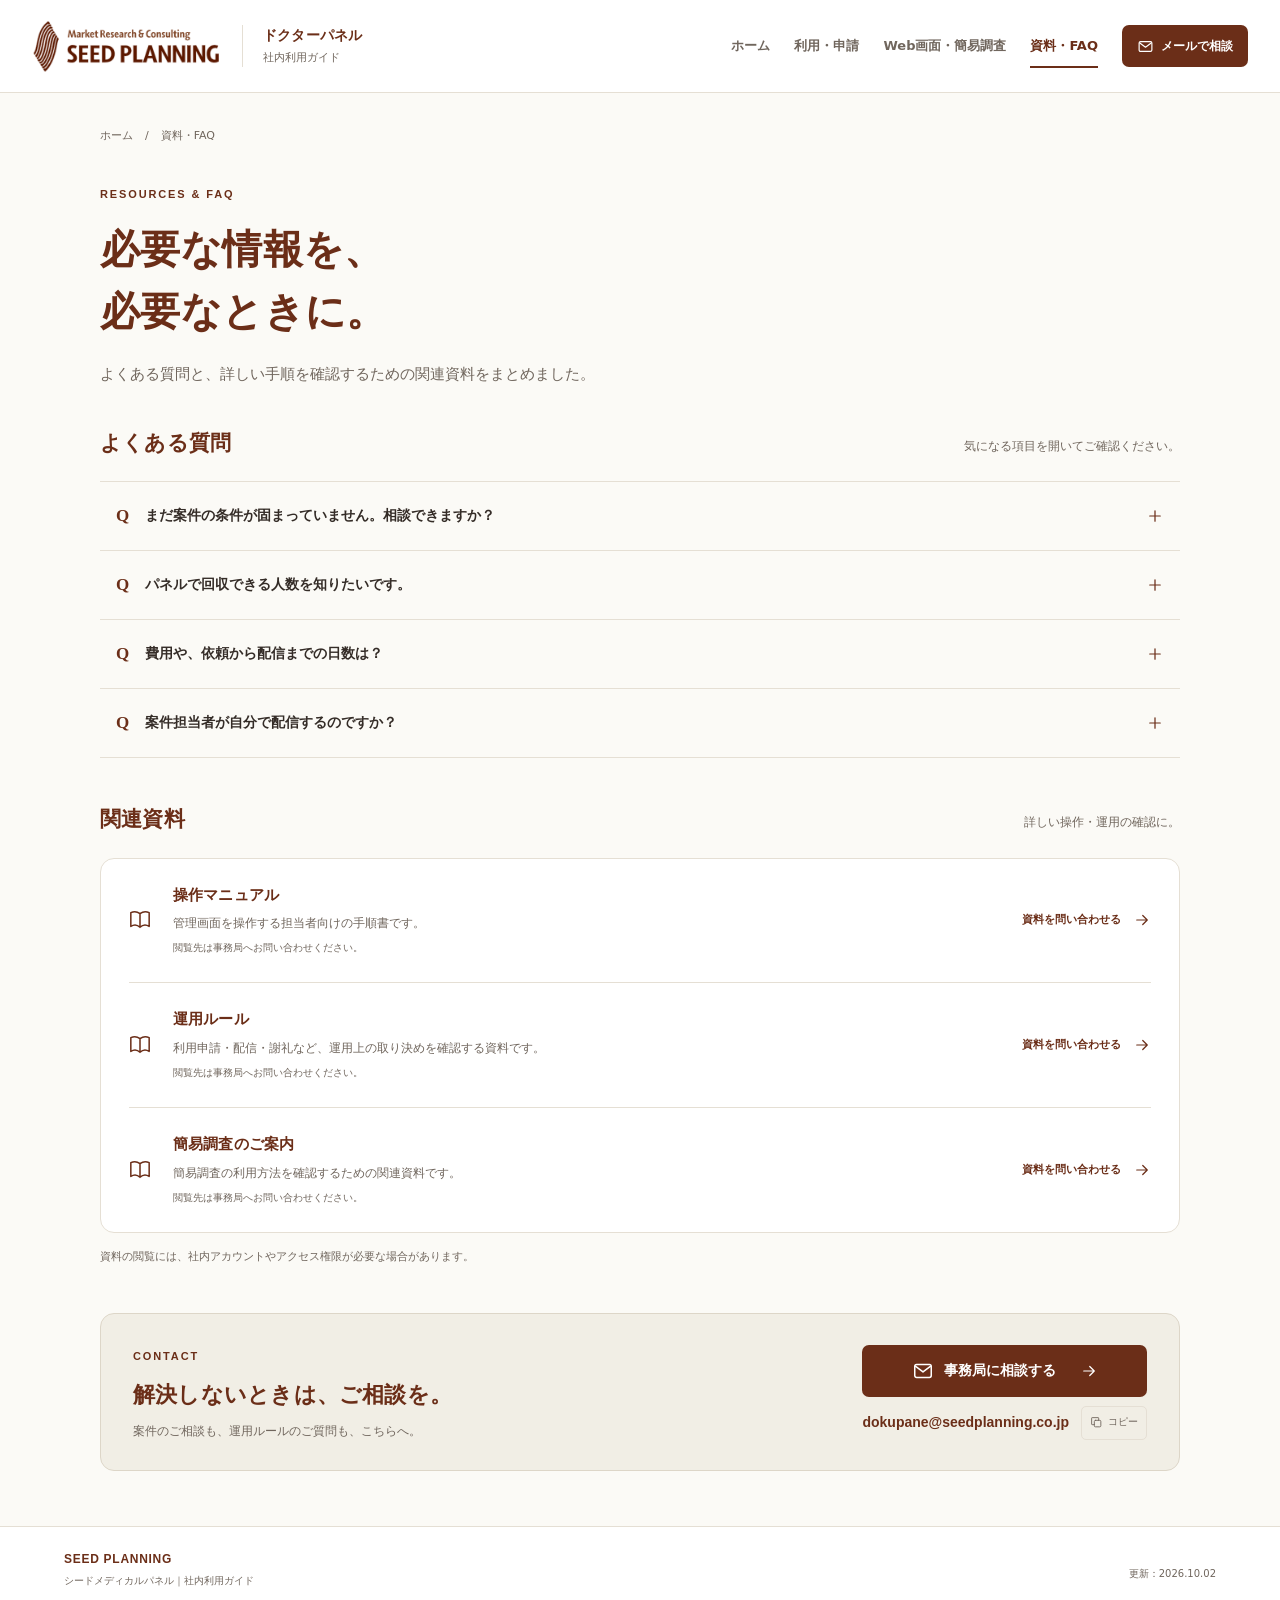
==== resources.html @ a32b9067 "Add files via upload" ====
<!doctype html>
<html lang="ja"><head><meta charset="utf-8"><meta name="viewport" content="width=device-width, initial-scale=1"><meta name="robots" content="noindex, nofollow, noarchive"><meta name="referrer" content="no-referrer"><meta http-equiv="Content-Security-Policy" content="default-src 'none'; script-src 'self'; style-src 'self'; img-src 'self' data:; connect-src 'none'; font-src 'self'; object-src 'none'; base-uri 'self'; form-action 'none';"><meta name="description" content="ドクターパネルのよくある質問と関連資料。"><meta name="theme-color" content="#6b2e18"><title>資料・FAQ | シードメディカルパネル</title><link rel="icon" type="image/svg+xml" href="assets/favicon.svg"><link rel="stylesheet" href="assets/style.css"><script src="assets/site-config.js" defer></script><script src="assets/site.js" defer></script></head>
<body data-page="resources"><a class="skip-link" href="#main">本文へ移動</a>
 <header class="site-header"><div class="header-inner">
 <a class="brand" href="index.html" aria-label="ドクターパネル ホーム"><img src="assets/seed-logo.png" alt="SEED PLANNING" width="234" height="68"><span class="brand-text"><b>ドクターパネル</b><small>社内利用ガイド</small></span></a>
 <button class="nav-toggle" type="button" aria-expanded="false" aria-controls="site-navigation" hidden>メニュー<span class="menu-lines" aria-hidden="true"></span></button>
 <nav id="site-navigation" class="site-nav" aria-label="メインナビゲーション"><a href="index.html">ホーム</a><a href="use.html">利用・申請</a><a href="survey.html">Web画面・簡易調査</a><a href="resources.html" aria-current="page">資料・FAQ</a><a class="button button-header" href="mailto:dokupane@seedplanning.co.jp?subject=%E3%80%90%E3%83%89%E3%82%AF%E3%82%BF%E3%83%BC%E3%83%91%E3%83%8D%E3%83%AB%E7%9B%B8%E8%AB%87%E3%80%91" data-mail-topic="general"><svg class="icon " width="24" height="24" viewBox="0 0 24 24" fill="none" stroke="currentColor" stroke-width="1.65" stroke-linecap="round" stroke-linejoin="round" aria-hidden="true"><rect x="3" y="5" width="18" height="14" rx="2"/><path d="m4 7 8 6 8-6"/></svg><span>メールで相談</span><svg class="icon end-icon" width="24" height="24" viewBox="0 0 24 24" fill="none" stroke="currentColor" stroke-width="1.65" stroke-linecap="round" stroke-linejoin="round" aria-hidden="true"><path d="M5 12h14M13 6l6 6-6 6"/></svg></a></nav>
 </div></header><main id="main" tabindex="-1"><div class="container narrow-page"><div class="page-heading"><div class="breadcrumb"><a href="index.html">ホーム</a><span aria-hidden="true">/</span><span>資料・FAQ</span></div><p class="eyebrow">RESOURCES & FAQ</p><h1>必要な情報を、<br>必要なときに。</h1><p class="lead">よくある質問と、詳しい手順を確認するための関連資料をまとめました。</p></div>
 <section class="faq-section" aria-labelledby="faq-title"><div class="section-head"><h2 id="faq-title">よくある質問</h2><p>気になる項目を開いてご確認ください。</p></div><div class="faq-list"><details class="faq-item"><summary><span class="q-mark">Q</span><span>まだ案件の条件が固まっていません。相談できますか？</span><svg class="icon faq-plus" width="24" height="24" viewBox="0 0 24 24" fill="none" stroke="currentColor" stroke-width="1.65" stroke-linecap="round" stroke-linejoin="round" aria-hidden="true"><path d="M12 5v14M5 12h14"/></svg></summary><div class="faq-answer"><p>はい。「このような調査に使えるか」という段階から、分かる範囲でお知らせください。</p></div></details><details class="faq-item"><summary><span class="q-mark">Q</span><span>パネルで回収できる人数を知りたいです。</span><svg class="icon faq-plus" width="24" height="24" viewBox="0 0 24 24" fill="none" stroke="currentColor" stroke-width="1.65" stroke-linecap="round" stroke-linejoin="round" aria-hidden="true"><path d="M12 5v14M5 12h14"/></svg></summary><div class="faq-answer"><p>対象の職種・診療科、参加条件、希望人数・日程を添えてご相談ください。登録人数だけでは判断できないため、案件ごとに確認します。</p></div></details><details class="faq-item"><summary><span class="q-mark">Q</span><span>費用や、依頼から配信までの日数は？</span><svg class="icon faq-plus" width="24" height="24" viewBox="0 0 24 24" fill="none" stroke="currentColor" stroke-width="1.65" stroke-linecap="round" stroke-linejoin="round" aria-hidden="true"><path d="M12 5v14M5 12h14"/></svg></summary><div class="faq-answer"><p>対象条件、調査内容、画面作成の有無などを確認してご案内します。希望日程がある場合は、早めにお知らせください。</p></div></details><details class="faq-item"><summary><span class="q-mark">Q</span><span>案件担当者が自分で配信するのですか？</span><svg class="icon faq-plus" width="24" height="24" viewBox="0 0 24 24" fill="none" stroke="currentColor" stroke-width="1.65" stroke-linecap="round" stroke-linejoin="round" aria-hidden="true"><path d="M12 5v14M5 12h14"/></svg></summary><div class="faq-answer"><p>配信は、権限を付与された担当者が行います。案件担当者が新しい管理画面を操作する前提ではありません。まず事務局へ案件内容をご相談ください。</p></div></details></div></section>
 <section class="resource-section" id="documents" aria-labelledby="resource-title"><div class="section-head"><h2 id="resource-title">関連資料</h2><p>詳しい操作・運用の確認に。</p></div><div class="resource-list"><article class="resource-row"><span class="resource-icon"><svg class="icon " width="24" height="24" viewBox="0 0 24 24" fill="none" stroke="currentColor" stroke-width="1.65" stroke-linecap="round" stroke-linejoin="round" aria-hidden="true"><path d="M12 5c-4-3-8-2-10-1v15c3-2 7-2 10 1 3-3 7-3 10-1V4c-2-1-6-2-10 1v15"/></svg></span><div class="resource-text"><h3>操作マニュアル</h3><p>管理画面を操作する担当者向けの手順書です。</p><small data-resource-note="operationsManual">閲覧先は事務局へお問い合わせください。</small></div><a class="resource-action" href="mailto:dokupane@seedplanning.co.jp?subject=%E3%80%90%E3%83%89%E3%82%AF%E3%82%BF%E3%83%BC%E3%83%91%E3%83%8D%E3%83%AB%E7%9B%B8%E8%AB%87%E3%80%91" data-link="operationsManual" data-mail-topic="operationsManual" data-ready-label="操作マニュアルを開く"><span data-link-label>資料を問い合わせる</span><svg class="icon " width="24" height="24" viewBox="0 0 24 24" fill="none" stroke="currentColor" stroke-width="1.65" stroke-linecap="round" stroke-linejoin="round" aria-hidden="true"><path d="M5 12h14M13 6l6 6-6 6"/></svg></a></article><article class="resource-row"><span class="resource-icon"><svg class="icon " width="24" height="24" viewBox="0 0 24 24" fill="none" stroke="currentColor" stroke-width="1.65" stroke-linecap="round" stroke-linejoin="round" aria-hidden="true"><path d="M12 5c-4-3-8-2-10-1v15c3-2 7-2 10 1 3-3 7-3 10-1V4c-2-1-6-2-10 1v15"/></svg></span><div class="resource-text"><h3>運用ルール</h3><p>利用申請・配信・謝礼など、運用上の取り決めを確認する資料です。</p><small data-resource-note="operatingRules">閲覧先は事務局へお問い合わせください。</small></div><a class="resource-action" href="mailto:dokupane@seedplanning.co.jp?subject=%E3%80%90%E3%83%89%E3%82%AF%E3%82%BF%E3%83%BC%E3%83%91%E3%83%8D%E3%83%AB%E7%9B%B8%E8%AB%87%E3%80%91" data-link="operatingRules" data-mail-topic="operatingRules" data-ready-label="運用ルールを開く"><span data-link-label>資料を問い合わせる</span><svg class="icon " width="24" height="24" viewBox="0 0 24 24" fill="none" stroke="currentColor" stroke-width="1.65" stroke-linecap="round" stroke-linejoin="round" aria-hidden="true"><path d="M5 12h14M13 6l6 6-6 6"/></svg></a></article><article class="resource-row"><span class="resource-icon"><svg class="icon " width="24" height="24" viewBox="0 0 24 24" fill="none" stroke="currentColor" stroke-width="1.65" stroke-linecap="round" stroke-linejoin="round" aria-hidden="true"><path d="M12 5c-4-3-8-2-10-1v15c3-2 7-2 10 1 3-3 7-3 10-1V4c-2-1-6-2-10 1v15"/></svg></span><div class="resource-text"><h3>簡易調査のご案内</h3><p>簡易調査の利用方法を確認するための関連資料です。</p><small data-resource-note="miniGuide">閲覧先は事務局へお問い合わせください。</small></div><a class="resource-action" href="mailto:dokupane@seedplanning.co.jp?subject=%E3%80%90%E3%83%89%E3%82%AF%E3%82%BF%E3%83%BC%E3%83%91%E3%83%8D%E3%83%AB%E7%9B%B8%E8%AB%87%E3%80%91" data-link="miniGuide" data-mail-topic="miniGuide" data-ready-label="簡易調査の資料を開く"><span data-link-label>資料を問い合わせる</span><svg class="icon " width="24" height="24" viewBox="0 0 24 24" fill="none" stroke="currentColor" stroke-width="1.65" stroke-linecap="round" stroke-linejoin="round" aria-hidden="true"><path d="M5 12h14M13 6l6 6-6 6"/></svg></a></article></div><p class="note-text">資料の閲覧には、社内アカウントやアクセス権限が必要な場合があります。</p></section>
 <section class="contact-banner" aria-label="お問い合わせ"><div><span class="eyebrow">CONTACT</span><h2>解決しないときは、ご相談を。</h2><p>案件のご相談も、運用ルールのご質問も、こちらへ。</p></div><div class="contact-actions"><a class="button button-primary" href="mailto:dokupane@seedplanning.co.jp?subject=%E3%80%90%E3%83%89%E3%82%AF%E3%82%BF%E3%83%BC%E3%83%91%E3%83%8D%E3%83%AB%E7%9B%B8%E8%AB%87%E3%80%91" data-mail-topic="general"><svg class="icon " width="24" height="24" viewBox="0 0 24 24" fill="none" stroke="currentColor" stroke-width="1.65" stroke-linecap="round" stroke-linejoin="round" aria-hidden="true"><rect x="3" y="5" width="18" height="14" rx="2"/><path d="m4 7 8 6 8-6"/></svg><span>事務局に相談する</span><svg class="icon end-icon" width="24" height="24" viewBox="0 0 24 24" fill="none" stroke="currentColor" stroke-width="1.65" stroke-linecap="round" stroke-linejoin="round" aria-hidden="true"><path d="M5 12h14M13 6l6 6-6 6"/></svg></a><div class="email-line"><a href="mailto:dokupane@seedplanning.co.jp" data-email>dokupane@seedplanning.co.jp</a><button class="copy-email" type="button" data-copy-email aria-label="アドレスをコピー" title="アドレスをコピー"><svg class="icon " width="24" height="24" viewBox="0 0 24 24" fill="none" stroke="currentColor" stroke-width="1.65" stroke-linecap="round" stroke-linejoin="round" aria-hidden="true"><rect x="8" y="8" width="12" height="12" rx="2"/><path d="M16 8V4a1 1 0 0 0-1-1H4a1 1 0 0 0-1 1v11a1 1 0 0 0 1 1h4"/></svg><span>コピー</span></button></div></div></section></div></main><footer class="site-footer"><div class="container footer-inner"><div><strong>SEED PLANNING</strong><span>シードメディカルパネル｜社内利用ガイド</span></div><div class="footer-right"><a href="index.html" data-link="companyPortal" data-ready-label="社内ポータルへ" hidden>社内ポータルへ</a><span>更新：<time datetime="2026-10-02" data-updated>2026.10.02 </time></span></div></div></footer>
 <div class="toast" role="status" aria-live="polite" aria-atomic="true" id="toast"></div>
 <dialog id="copy-dialog" aria-labelledby="copy-title"><form method="dialog"><button class="dialog-close" aria-label="閉じる">×</button></form><h2 id="copy-title">テキストをコピー</h2><p>下のテキストを選択し、コピーしてください。</p><textarea id="copy-value" readonly aria-label="コピーするテキスト" rows="10"></textarea></dialog></body></html>
---- assets/style.css ----
/* Seed Medical Panel | Internal guide | No external CSS or font dependencies. */
:root {
  --ink: #342c27;
  --muted: #70665d;
  --brand: #6b2e18;
  --accent: #ad3921;
  --paper: #fbfaf6;
  --white: #ffffff;
  --line: #e5dfd4;
  --sage: #ecf1e2;
  --sage-deep: #466042;
  --peach: #f7ede5;
  --radius: 14px;
  --shadow: 0 8px 24px rgb(67 48 26 / 4%);
}
* { box-sizing: border-box; }
html { scroll-behavior: smooth; scroll-padding-top: 112px; }
body { margin: 0; background: var(--paper); color: var(--ink); font-family: "Meiryo", "Hiragino Kaku Gothic ProN", "Noto Sans CJK JP", system-ui, sans-serif; font-size: 15px; line-height: 1.85; -webkit-font-smoothing: antialiased; }
body, input, button, textarea { font-family: "Meiryo", "Hiragino Kaku Gothic ProN", "Noto Sans CJK JP", system-ui, sans-serif; }
a { color: var(--brand); text-underline-offset: .24em; }
button, textarea { font: inherit; }
button { cursor: pointer; }
button, a { -webkit-tap-highlight-color: transparent; }
a, button, summary { touch-action: manipulation; }
button[hidden], a[hidden], [hidden] { display: none !important; }
a:focus-visible, button:focus-visible, summary:focus-visible, textarea:focus-visible { outline: 3px solid var(--sage-deep); outline-offset: 5px; }
main:focus { outline: none; }
img { max-width: 100%; display: block; height: auto; }
h1, h2, h3, p, dl, dd { margin: 0; }
h1, h2, h3 { line-height: 1.55; letter-spacing: .01em; font-weight: 700; }
p + p { margin-top: 14px; }
ul, ol { padding: 0; margin: 0; }
.icon { width: 22px; height: 22px; flex: 0 0 auto; vertical-align: middle; }
.container { width: min(1152px, calc(100% - 80px)); margin-inline: auto; }
.narrow-page { width: min(1080px, calc(100% - 80px)); }
.skip-link { position: fixed; top: -100px; left: 16px; z-index: 200; padding: 10px 20px; background: var(--brand); color: white; border-radius: 4px; }
.skip-link:focus { top: 12px; }
.site-header { background: var(--white); border-bottom: 1px solid var(--line); position: sticky; top: 0; z-index: 40; }
.header-inner { width: min(1312px, calc(100% - 64px)); margin: auto; min-height: 92px; display: flex; align-items: center; justify-content: space-between; gap: 28px; }
.brand { display: flex; align-items: center; gap: 20px; text-decoration: none; flex-shrink: 0; }
.brand img { width: 190px; height: auto; }
.brand-text { border-left: 1px solid var(--line); padding-left: 20px; display: flex; flex-direction: column; line-height: 1.5; }
.brand-text b { font-size: 14px; letter-spacing: .015em; }
.brand-text small { font-size: 11px; margin-top: 4px; color: var(--muted); }
.site-nav { display: flex; align-items: center; gap: 24px; }
.site-nav > a:not(.button) { position: relative; display: inline-flex; align-items: center; min-height: 44px; font-size: 13px; font-weight: 700; white-space: nowrap; color: var(--muted); text-decoration: none; }
.site-nav > a:hover, .site-nav > a[aria-current] { color: var(--brand); }
.site-nav > a[aria-current]:not(.button)::after { content: ""; position: absolute; left: 0; right: 0; bottom: 0; height: 2px; background: var(--brand); }
.button { display: inline-flex; align-items: center; justify-content: center; gap: 10px; min-height: 52px; padding: 13px 22px; border: 1px solid transparent; border-radius: 7px; font-weight: 700; font-size: 14px; line-height: 1.5; text-decoration: none; transition: background .16s ease, border-color .16s ease, transform .16s ease; }
.button .end-icon { width: 18px; height: 18px; margin-left: 14px; }
.button-primary, .button-header { background: var(--brand); color: #fff; }
.button-primary:hover, .button-header:hover { background: #4e2111; color: #fff; }
.button-header { padding: 10px 14px; min-height: 42px; font-size: 12px; gap: 7px; }
.button-header .icon { width: 17px; height: 17px; }
.button-header .end-icon { display: none; }
.button-secondary { background: var(--white); border-color: var(--brand); color: var(--brand); }
.button-secondary:hover { background: var(--peach); }
.nav-toggle { display: none; align-items: center; gap: 10px; min-height: 44px; padding: 8px 12px; background: white; color: var(--brand); border: 1px solid var(--line); border-radius: 6px; font-size: 12px; }
.menu-lines { width: 18px; height: 10px; border-block: 2px solid currentColor; display: inline-block; }
.eyebrow { color: var(--brand); font-family: Arial, sans-serif; font-size: 11px; font-weight: 700; letter-spacing: .17em; line-height: 1.6; }
.small-label { display: inline-block; color: var(--sage-deep); background: var(--sage); border-radius: 4px; padding: 5px 10px; font-size: 11px; font-weight: 700; margin-top: 15px; }
.hero { display: grid; grid-template-columns: 1.45fr 1fr; gap: 76px; padding: 62px 0 58px; align-items: center; }
.hero h1 { font-size: clamp(32px, 3.7vw, 48px); line-height: 1.5; letter-spacing: -.015em; color: var(--brand); margin: 18px 0 21px; }
.lead { font-size: 15px; line-height: 1.95; color: var(--muted); }
.hero-cta { margin-top: 28px; }
.hero-cta .button-primary { min-width: 300px; }
.email-line { display: flex; align-items: center; gap: 12px; flex-wrap: wrap; margin-top: 12px; }
.email-line > a { color: var(--brand); font-family: Arial, sans-serif; font-weight: 600; font-size: 16px; text-decoration: none; overflow-wrap: anywhere; }
.email-line > a:hover { text-decoration: underline; }
.copy-email { display: inline-flex; align-items: center; justify-content: center; gap: 5px; min-height: 36px; padding: 4px 8px; border: 1px solid var(--line); background: transparent; border-radius: 5px; color: var(--muted); font-size: 10px; }
.copy-email .icon { width: 13px; height: 13px; }
.copy-email:hover { color: var(--brand); border-color: var(--brand); background: white; }
.microcopy { color: var(--muted); font-size: 11px; margin-top: 11px; }
.consult-note { background: var(--sage); border: 1px solid #dbe3cd; padding: 30px 32px 25px; border-radius: var(--radius); position: relative; }
.consult-note::before { content: ""; width: 48px; height: 3px; background: var(--sage-deep); position: absolute; top: 0; left: 32px; }
.note-top { display: flex; gap: 12px; align-items: center; }
.note-top .eyebrow { color: var(--sage-deep); font-size: 10px; letter-spacing: .12em; }
.icon-badge { display: inline-flex; align-items: center; justify-content: center; color: var(--sage-deep); width: 38px; height: 38px; border-radius: 50%; background: #fff9; }
.consult-note h2 { font-size: 27px; color: #354c32; line-height: 1.65; margin: 14px 0 7px; }
.consult-note > p { font-size: 12px; color: #566450; }
.consult-list { margin-top: 21px; }
.consult-list > div { display: grid; grid-template-columns: 101px 1fr; gap: 10px; align-items: center; border-bottom: 1px solid #d5ddc9; padding: 13px 0; }
.consult-list dt { display: flex; align-items: center; gap: 11px; font-size: 13px; font-weight: 700; color: #3b4c36; }
.consult-list dt span { font: 600 10px Arial, sans-serif; color: var(--sage-deep); }
.consult-list dd { font-size: 12px; color: #4e5e47; }
.text-button { display: inline-flex; align-items: center; justify-content: flex-start; gap: 7px; font-size: 11px; padding: 10px 0; margin-top: 7px; min-height: 40px; color: var(--sage-deep); border: 0; background: none; text-align: left; }
.text-button .icon { width: 16px; height: 16px; }
.text-button:hover { text-decoration: underline; text-underline-offset: 4px; }
.section-head { display: flex; justify-content: space-between; gap: 16px; align-items: baseline; margin-bottom: 22px; }
.section-head h2 { font-size: 21px; color: var(--brand); }
.section-head p { font-size: 12px; color: var(--muted); }
.quick-grid { display: grid; grid-template-columns: repeat(3,1fr); gap: 20px; }
.quick-card { display: flex; flex-direction: column; min-width: 0; padding: 25px 26px 22px; border: 1px solid var(--line); border-radius: var(--radius); background: var(--white); text-decoration: none; color: var(--ink); box-shadow: var(--shadow); transition: border-color .16s ease, transform .16s ease; }
.quick-card:hover { border-color: #a98b70; transform: translateY(-3px); }
.card-top { display: flex; align-items: center; justify-content: space-between; }
.icon-tile { width: 43px; height: 43px; background: var(--peach); border-radius: 9px; display: inline-flex; align-items: center; justify-content: center; color: var(--brand); }
.card-number { font-family: Arial, sans-serif; font-size: 11px; color: #827367; letter-spacing: .1em; }
.quick-card h3 { font-size: 17px; color: var(--brand); margin: 18px 0 10px; }
.quick-card p { font-size: 12px; color: var(--muted); line-height: 1.9; flex-grow: 1; }
.card-link { display: flex; justify-content: space-between; align-items: center; color: var(--brand); font-size: 12px; font-weight: 700; margin-top: 22px; padding-top: 16px; border-top: 1px solid #f0eae2; }
.card-link .icon { width: 18px; height: 18px; }
.home-note { display: flex; gap: 12px; align-items: center; justify-content: center; color: var(--sage-deep); margin: 34px 0 44px; font-size: 12px; }
.home-note .icon { width: 18px; height: 18px; }
.page-heading { padding: 28px 0 38px; }
.breadcrumb { display: flex; align-items: center; gap: 12px; margin-bottom: 35px; font-size: 11px; color: var(--muted); }
.breadcrumb a { color: var(--muted); text-decoration: none; min-height: 30px; display: inline-flex; align-items: center; }
.breadcrumb a:hover { text-decoration: underline; }
.page-heading h1 { font-size: clamp(28px, 3.4vw, 40px); margin: 14px 0 18px; color: var(--brand); line-height: 1.55; }
.page-heading .lead { max-width: 900px; }
.step-strip { list-style: none; display: grid; grid-template-columns: repeat(3,1fr); gap: 0; background: var(--sage); border: 1px solid #dbe3cd; border-radius: 9px; padding: 18px 8px; margin-bottom: 34px; }
.step-strip li { font-size: 13px; display: flex; align-items: center; justify-content: center; gap: 12px; padding: 0 12px; color: #3b5035; font-weight: 700; }
.step-strip li + li { border-left: 1px solid #cad5bd; }
.step-strip li > span { font: 700 12px Arial, sans-serif; color: var(--sage-deep); }
.process-card { display: grid; grid-template-columns: 1.65fr 1fr; background: var(--white); border: 1px solid var(--line); border-radius: var(--radius); overflow: hidden; margin-bottom: 22px; }
.process-main { padding: 32px 36px; }
.step-label { font: 700 10px Arial, sans-serif; color: var(--accent); letter-spacing: .16em; display: block; margin-bottom: 10px; }
.process-card h2 { color: var(--brand); font-size: 23px; margin-bottom: 15px; }
.process-main > p { color: var(--muted); font-size: 14px; max-width: 880px; }
.process-main > .button { margin-top: 22px; }
.note-text { font-size: 11px !important; color: var(--muted); line-height: 1.9; margin-top: 14px; }
.process-aside { background: #f6f6ee; padding: 36px 26px; border-left: 1px solid var(--line); display: flex; flex-direction: column; justify-content: center; }
.process-aside h3 { font-size: 12px; color: var(--sage-deep); }
.check-list { list-style: none; margin: 14px 0 10px; }
.check-list li { position: relative; padding-left: 19px; font-size: 12px; color: #59614f; margin: 10px 0; }
.check-list li::before { content: ""; position: absolute; top: 9px; left: 0; width: 7px; height: 4px; border-left: 1.5px solid var(--sage-deep); border-bottom: 1.5px solid var(--sage-deep); transform: rotate(-45deg); }
.single-process { display: block; }
.application-actions { display: flex; gap: 22px; align-items: center; flex-wrap: wrap; margin-top: 22px; }
.application-actions .note-text { margin: 0; }
.text-link { display: inline-flex; gap: 12px; align-items: center; font-size: 12px; font-weight: 700; margin-top: 20px; }
.text-link .icon { width: 18px; height: 18px; }
.contact-banner { margin: 45px 0 55px; border: 1px solid #ddd6c8; border-radius: var(--radius); background: #f1eee5; padding: 28px 32px; display: flex; justify-content: space-between; align-items: center; gap: 28px; }
.contact-banner h2 { color: var(--brand); font-size: 22px; margin: 8px 0 8px; }
.contact-banner p { font-size: 12px; color: var(--muted); }
.contact-actions { flex-shrink: 0; }
.contact-actions > .button { display: flex; }
.contact-actions .email-line { margin-top: 9px; }
.contact-actions .email-line > a { font-size: 14px; }
.contact-actions .copy-email { min-height: 34px; }
.service-grid { display: grid; grid-template-columns: repeat(2,1fr); gap: 26px; }
.service-card { padding: 32px 34px; border: 1px solid var(--line); border-radius: var(--radius); background: var(--white); display: flex; flex-direction: column; align-items: flex-start; }
.icon-tile.large { width: 48px; height: 48px; margin-bottom: 20px; }
.icon-tile.large .icon { width: 26px; height: 26px; }
.service-card h2 { font-size: 27px; margin: 12px 0 18px; color: var(--brand); }
.service-card > p:not(.eyebrow) { font-size: 14px; color: var(--muted); }
.service-note { font-size: 11px; color: var(--muted); border-top: 1px solid var(--line); padding-top: 16px; margin: 21px 0 23px; width: 100%; flex-grow: 1; }
.service-card .button { width: 100%; }
.sage-card { background: var(--sage); border-color: #dbe3cd; }
.sage-card h2, .sage-card .eyebrow { color: #354c32; }
.sage-card .icon-tile { background: #ffffffb3; color: var(--sage-deep); }
.sage-card .service-note { border-color: #d5ddc9; }
.prepare-strip { background: var(--white); border: 1px solid var(--line); border-radius: var(--radius); padding: 25px 30px; margin-top: 28px; }
.prepare-strip h2 { font-size: 17px; color: var(--brand); margin-bottom: 20px; }
.prepare-items { display: flex; flex-wrap: wrap; gap: 14px 38px; }
.prepare-items span { display: inline-flex; gap: 9px; align-items: center; color: var(--muted); font-size: 13px; }
.prepare-items .icon { width: 19px; height: 19px; color: var(--sage-deep); }
.info-note { display: flex; gap: 12px; align-items: flex-start; font-size: 12px; color: var(--muted); margin: 23px 2px 0; }
.info-note .icon { color: var(--sage-deep); width: 19px; height: 19px; margin-top: 3px; }
.faq-list { border-top: 1px solid var(--line); }
.faq-item { border-bottom: 1px solid var(--line); }
.faq-item summary { display: flex; align-items: center; gap: 16px; cursor: pointer; list-style: none; padding: 21px 16px; color: var(--ink); font-size: 14px; font-weight: 700; }
.faq-item summary::-webkit-details-marker { display: none; }
.faq-item summary:hover { background: #f4f1e9; }
.q-mark { font: 600 17px Georgia, serif; color: var(--brand); }
.faq-plus { margin-left: auto; width: 18px; height: 18px; transition: transform .15s; color: var(--brand); }
.faq-item[open] .faq-plus { transform: rotate(45deg); }
.faq-answer { padding: 0 50px 24px; font-size: 13px; color: var(--muted); max-width: 990px; }
.resource-section { margin-top: 45px; }
.resource-list { background: var(--white); border: 1px solid var(--line); border-radius: var(--radius); padding: 0 28px; }
.resource-row { display: flex; align-items: center; gap: 22px; padding: 25px 0; }
.resource-row + .resource-row { border-top: 1px solid var(--line); }
.resource-icon { color: var(--brand); flex-shrink: 0; }
.resource-text { flex-grow: 1; }
.resource-text h3 { font-size: 15px; color: var(--brand); }
.resource-text p { font-size: 12px; color: var(--muted); margin-top: 5px; }
.resource-text small { display: block; font-size: 10px; color: var(--muted); margin-top: 5px; }
.resource-action { display: inline-flex; align-items: center; gap: 12px; flex-shrink: 0; font-size: 11px; font-weight: 700; padding: 12px 0 12px 12px; text-decoration: none; }
.resource-action:hover { text-decoration: underline; }
.resource-action .icon { width: 18px; height: 18px; }
.site-footer { background: white; border-top: 1px solid var(--line); }
.footer-inner { min-height: 88px; display: flex; justify-content: space-between; align-items: center; gap: 24px; padding-block: 20px; }
.footer-inner > div:first-child { display: flex; flex-direction: column; }
.footer-inner strong { color: var(--brand); font: 700 12px Arial, sans-serif; letter-spacing: .06em; }
.footer-inner span { font-size: 10px; color: var(--muted); margin-top: 6px; }
.footer-right { display: flex; gap: 20px; align-items: center; }
.footer-right a { font-size: 11px; }
.toast { position: fixed; left: 50%; bottom: 26px; transform: translate(-50%,20px); max-width: calc(100% - 36px); width: max-content; padding: 11px 20px; border-radius: 8px; background: #34432f; color: white; font-size: 12px; box-shadow: 0 3px 16px rgb(0 0 0 / 15%); opacity: 0; pointer-events: none; z-index: 120; transition: opacity .15s, transform .15s; }
.toast.is-visible { opacity: 1; transform: translate(-50%,0); }
dialog { border: 1px solid var(--line); border-radius: var(--radius); padding: 32px; width: min(580px, calc(100% - 32px)); color: var(--ink); }
dialog::backdrop { background: rgb(24 22 17 / 45%); }
dialog h2 { color: var(--brand); font-size: 20px; margin-bottom: 15px; }
dialog p { font-size: 12px; color: var(--muted); margin-bottom: 15px; }
dialog textarea { width: 100%; min-height: 210px; resize: vertical; border: 1px solid var(--line); border-radius: 6px; padding: 12px; font-size: 13px; }
.dialog-close { position: absolute; right: 12px; top: 6px; border: 0; background: none; color: var(--muted); font-size: 28px; width: 44px; height: 44px; }
.clipboard-helper { position: fixed; left: -9999px; top: 0; opacity: 0; }
body:not(.js) .copy-email, body:not(.js) [data-copy-template] { display: none; }
@media (max-width: 1200px) {
 .header-inner { width: calc(100% - 48px); gap: 20px; }
 .brand { gap: 14px; }
 .brand img { width: 166px; }
 .brand-text { padding-left: 14px; }
 .brand-text b { font-size: 12px; }
 .site-nav { gap: 18px; }
 .site-nav > a:not(.button) { font-size: 12px; }
 .hero { gap: 44px; }
 .consult-note { padding: 28px 26px 22px; }
 .consult-list > div { grid-template-columns: 92px 1fr; gap: 4px; }
}
@media (max-width: 1000px) {
 .header-inner { flex-wrap: wrap; gap: 0 14px; min-height: 80px; }
 .brand img { width: 176px; }
 .brand-text { display: none; }
 .site-nav { gap: 16px; }
 .container, .narrow-page { width: calc(100% - 48px); }
 .hero { grid-template-columns: 1.2fr 1fr; gap: 30px; padding-top: 46px; }
 .hero h1 { font-size: 36px; }
 .hero .lead { font-size: 13px; }
 .desktop-break { display: none; }
 .consult-note h2 { font-size: 24px; }
 .consult-list > div { grid-template-columns: 1fr; gap: 4px; padding: 10px 0; }
 .consult-list dd { padding-left: 23px; }
 .quick-card { padding: 22px; }
 .quick-card h3 { font-size: 15px; }
 .quick-card p br { display: none; }
 .process-card { grid-template-columns: 1.5fr 1fr; }
 .process-main { padding: 28px; }
 .process-card h2 { font-size: 21px; }
 .process-aside { padding: 28px 22px; }
 .contact-banner { padding: 25px; gap: 24px; }
 .contact-banner h2 { font-size: 20px; }
 .contact-actions .email-line { gap: 5px; }
 .contact-actions .email-line > a { font-size: 13px; }
 .contact-actions .copy-email span { display: none; }
 .service-card { padding: 28px; }
 .resource-list { padding: 0 22px; }
}
@media (max-width: 760px) {
 html { scroll-padding-top: 90px; }
 .header-inner { width: calc(100% - 32px); min-height: 76px; }
 .brand img { width: 168px; }
 .js .nav-toggle { display: inline-flex; }
 .site-nav { width: 100%; display: grid; grid-template-columns: repeat(2,1fr); gap: 3px 14px; padding: 5px 0 18px; }
 .js .site-nav:not(.is-open) { display: none; }
 .site-nav > a:not(.button) { padding-inline: 8px; font-size: 13px; }
 .site-nav > a[aria-current]:not(.button)::after { right: auto; width: 24px; left: 8px; }
 .site-nav > .button-header { grid-column: 1 / -1; margin-top: 9px; }
 .container, .narrow-page { width: calc(100% - 40px); }
 .hero { grid-template-columns: 1fr; gap: 31px; padding: 36px 0 39px; }
 .hero h1 { font-size: clamp(29px, 7.6vw, 40px); line-height: 1.5; margin: 16px 0 18px; }
 .hero .lead { font-size: 14px; }
 .hero-cta { margin-top: 23px; }
 .hero-cta > .button { width: 100%; min-width: 0; }
 .email-line { gap: 10px; }
 .email-line > a { font-size: 15px; }
 .microcopy { font-size: 11px; }
 .consult-note { padding: 24px 25px 18px; }
 .consult-note h2 { font-size: 23px; margin-top: 12px; }
 .consult-note h2 br { display: none; }
 .consult-list { margin-top: 15px; }
 .consult-list > div { grid-template-columns: 100px 1fr; gap: 12px; padding: 13px 0; }
 .consult-list dd { padding-left: 0; font-size: 12px; }
 .consult-note .text-button { margin-top: 12px; min-height: 44px; }
 .section-head { display: block; margin-bottom: 18px; }
 .section-head h2 { font-size: 20px; }
 .section-head p { font-size: 11px; margin-top: 8px; }
 .quick-grid { grid-template-columns: 1fr; gap: 15px; }
 .quick-card { padding: 21px 24px; }
 .quick-card h3 { font-size: 18px; margin: 13px 0 8px; }
 .quick-card p { font-size: 12px; }
 .card-link { margin-top: 17px; padding-top: 13px; }
 .home-note { justify-content: flex-start; align-items: flex-start; margin: 25px 0 33px; font-size: 11px; }
 .home-note .icon { margin-top: 3px; }
 .page-heading { padding: 19px 0 27px; }
 .breadcrumb { margin-bottom: 23px; font-size: 10px; }
 .page-heading h1 { font-size: clamp(24px, 6.4vw, 34px); }
 .page-heading .lead { font-size: 13px; }
 .step-strip { grid-template-columns: 1fr; padding: 8px 18px; margin-bottom: 25px; }
 .step-strip li { justify-content: flex-start; padding: 12px 0; font-size: 12px; gap: 15px; }
 .step-strip li + li { border-left: 0; border-top: 1px solid #d5ddc9; }
 .process-card { grid-template-columns: 1fr; }
 .process-main { padding: 25px 23px; }
 .process-card h2 { font-size: 20px; }
 .process-main > p { font-size: 13px; }
 .process-main > .button { width: 100%; font-size: 12px; padding-inline: 12px; }
 .process-aside { border-left: 0; border-top: 1px solid var(--line); padding: 23px; }
 .process-aside h3 { font-size: 13px; }
 .check-list li { font-size: 12px; }
 .application-actions { gap: 14px; }
 .application-actions > .button { width: 100%; font-size: 12px; padding-inline: 10px; }
 .text-link { font-size: 11px; gap: 8px; }
 .contact-banner { flex-direction: column; align-items: stretch; padding: 25px 22px; margin: 30px 0 37px; gap: 20px; }
 .contact-banner h2 { font-size: 20px; }
 .contact-banner p { font-size: 12px; }
 .contact-actions { min-width: 0; }
 .contact-actions .email-line { gap: 8px; }
 .contact-actions .email-line > a { font-size: 14px; }
 .contact-actions .copy-email span { display: none; }
 .service-grid { grid-template-columns: 1fr; gap: 20px; }
 .service-card { padding: 27px 25px; }
 .service-card h2 { font-size: 26px; }
 .service-card > p:not(.eyebrow) { font-size: 13px; }
 .service-card .button { padding-inline: 12px; font-size: 12px; }
 .prepare-strip { padding: 24px; }
 .prepare-strip h2 { font-size: 16px; }
 .prepare-items { flex-direction: column; gap: 13px; }
 .prepare-items span { font-size: 12px; }
 .info-note { font-size: 11px; }
 .faq-item summary { font-size: 13px; padding: 18px 5px; gap: 12px; }
 .faq-plus { width: 16px; height: 16px; }
 .faq-answer { padding: 0 22px 20px 30px; font-size: 12px; }
 .resource-section { margin-top: 32px; }
 .resource-list { padding: 0 22px; }
 .resource-row { display: grid; grid-template-columns: 24px 1fr; column-gap: 14px; row-gap: 6px; align-items: start; padding: 23px 0; }
 .resource-icon { margin-top: 3px; }
 .resource-text h3 { font-size: 15px; }
 .resource-action { grid-column: 2; padding: 12px 0; justify-content: space-between; }
 .footer-inner { align-items: flex-start; flex-direction: column; gap: 14px; min-height: 114px; padding-block: 22px; }
 .footer-right { flex-wrap: wrap; gap: 12px; }
 .footer-inner span { font-size: 9px; }
 .toast { font-size: 11px; }
 dialog { padding: 30px 23px 23px; }
}
@media (max-width: 370px) {
 .container, .narrow-page { width: calc(100% - 32px); }
 .hero h1 { font-size: 28px; }
 .email-line { gap: 7px; }
 .email-line > a { font-size: 13px; }
 .copy-email span { display: none; }
 .consult-note { padding-inline: 20px; }
 .consult-list > div { grid-template-columns: 90px 1fr; gap: 7px; }
 .consult-list dd { font-size: 11px; }
 .process-main { padding-inline: 20px; }
 .process-card h2 { font-size: 18px; }
 .contact-actions .email-line > a { font-size: 12px; }
 .button { font-size: 12px; padding-inline: 15px; }
 .service-card { padding-inline: 22px; }
}
@media (prefers-reduced-motion: reduce) {
 html { scroll-behavior: auto; }
 *, *::before, *::after { transition: none !important; animation: none !important; }
 .quick-card:hover { transform: none; }
}
@media print {
 .site-header { position: static; }
 .site-nav, .nav-toggle, .copy-email, .text-button, .toast { display: none !important; }
 .container, .narrow-page { width: 100%; }
 body { background: white; font-size: 11pt; }
 .hero { gap: 25px; padding-block: 25px; }
 .quick-card, .process-card, .service-card, .contact-banner, .resource-row { break-inside: avoid; box-shadow: none; }
 .site-footer { margin-top: 25px; }
 .contact-banner { margin-bottom: 20px; }
 .faq-answer { display: block; }
}
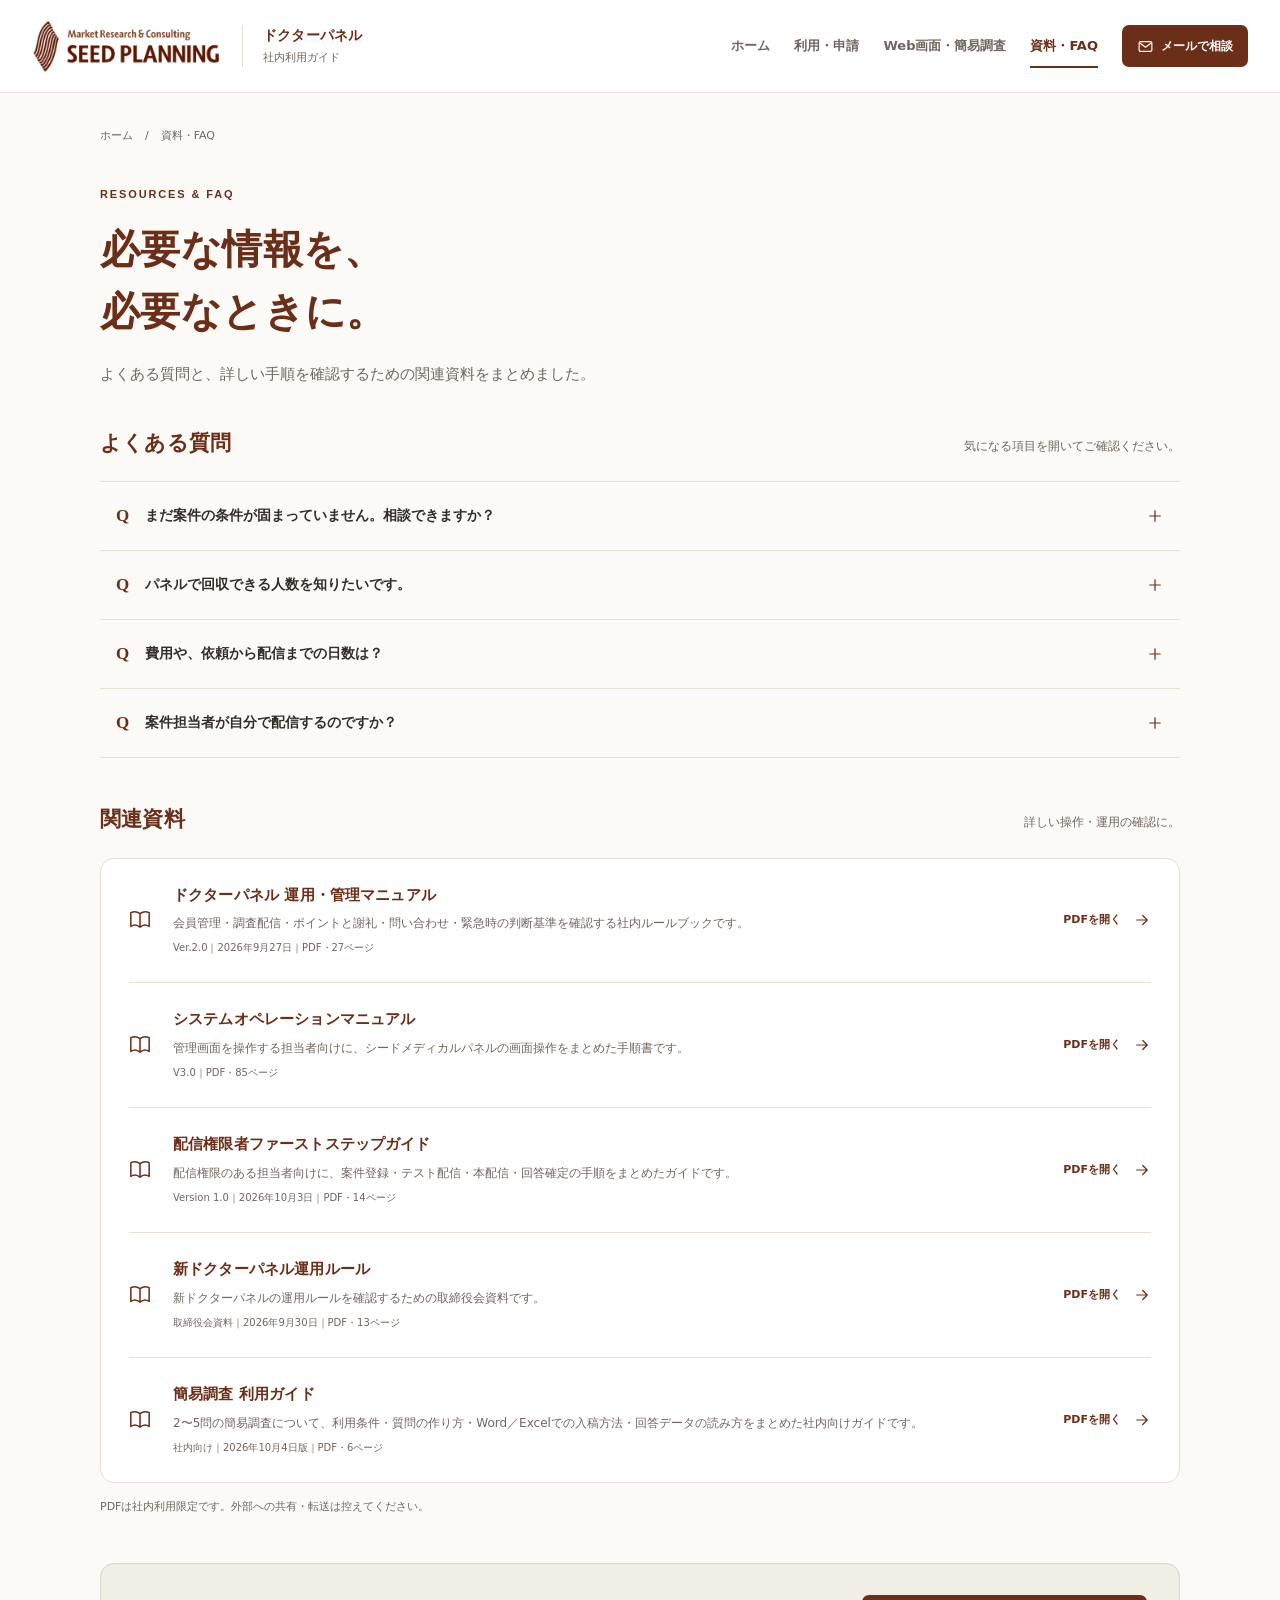
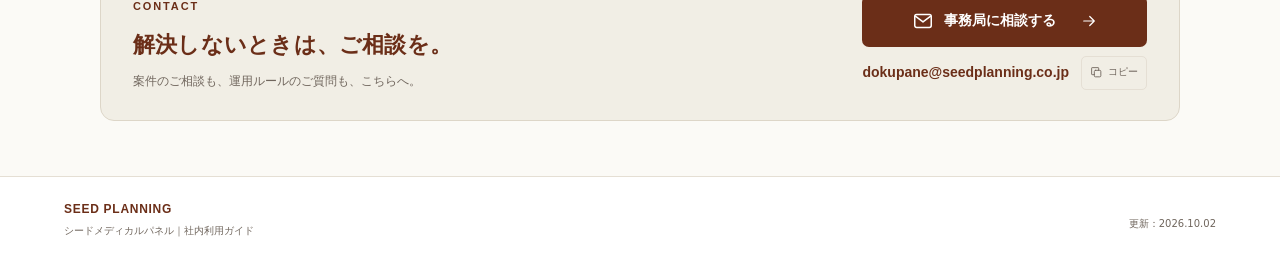
==== commit 4c19ae3a: "Add files via upload" ====
--- a/resources.html
+++ b/resources.html
@@ -6,8 +6,8 @@
  <button class="nav-toggle" type="button" aria-expanded="false" aria-controls="site-navigation" hidden>メニュー<span class="menu-lines" aria-hidden="true"></span></button>
  <nav id="site-navigation" class="site-nav" aria-label="メインナビゲーション"><a href="index.html">ホーム</a><a href="use.html">利用・申請</a><a href="survey.html">Web画面・簡易調査</a><a href="resources.html" aria-current="page">資料・FAQ</a><a class="button button-header" href="mailto:dokupane@seedplanning.co.jp?subject=%E3%80%90%E3%83%89%E3%82%AF%E3%82%BF%E3%83%BC%E3%83%91%E3%83%8D%E3%83%AB%E7%9B%B8%E8%AB%87%E3%80%91" data-mail-topic="general"><svg class="icon " width="24" height="24" viewBox="0 0 24 24" fill="none" stroke="currentColor" stroke-width="1.65" stroke-linecap="round" stroke-linejoin="round" aria-hidden="true"><rect x="3" y="5" width="18" height="14" rx="2"/><path d="m4 7 8 6 8-6"/></svg><span>メールで相談</span><svg class="icon end-icon" width="24" height="24" viewBox="0 0 24 24" fill="none" stroke="currentColor" stroke-width="1.65" stroke-linecap="round" stroke-linejoin="round" aria-hidden="true"><path d="M5 12h14M13 6l6 6-6 6"/></svg></a></nav>
  </div></header><main id="main" tabindex="-1"><div class="container narrow-page"><div class="page-heading"><div class="breadcrumb"><a href="index.html">ホーム</a><span aria-hidden="true">/</span><span>資料・FAQ</span></div><p class="eyebrow">RESOURCES & FAQ</p><h1>必要な情報を、<br>必要なときに。</h1><p class="lead">よくある質問と、詳しい手順を確認するための関連資料をまとめました。</p></div>
- <section class="faq-section" aria-labelledby="faq-title"><div class="section-head"><h2 id="faq-title">よくある質問</h2><p>気になる項目を開いてご確認ください。</p></div><div class="faq-list"><details class="faq-item"><summary><span class="q-mark">Q</span><span>まだ案件の条件が固まっていません。相談できますか？</span><svg class="icon faq-plus" width="24" height="24" viewBox="0 0 24 24" fill="none" stroke="currentColor" stroke-width="1.65" stroke-linecap="round" stroke-linejoin="round" aria-hidden="true"><path d="M12 5v14M5 12h14"/></svg></summary><div class="faq-answer"><p>はい。「このような調査に使えるか」という段階から、分かる範囲でお知らせください。</p></div></details><details class="faq-item"><summary><span class="q-mark">Q</span><span>パネルで回収できる人数を知りたいです。</span><svg class="icon faq-plus" width="24" height="24" viewBox="0 0 24 24" fill="none" stroke="currentColor" stroke-width="1.65" stroke-linecap="round" stroke-linejoin="round" aria-hidden="true"><path d="M12 5v14M5 12h14"/></svg></summary><div class="faq-answer"><p>対象の職種・診療科、参加条件、希望人数・日程を添えてご相談ください。登録人数だけでは判断できないため、案件ごとに確認します。</p></div></details><details class="faq-item"><summary><span class="q-mark">Q</span><span>費用や、依頼から配信までの日数は？</span><svg class="icon faq-plus" width="24" height="24" viewBox="0 0 24 24" fill="none" stroke="currentColor" stroke-width="1.65" stroke-linecap="round" stroke-linejoin="round" aria-hidden="true"><path d="M12 5v14M5 12h14"/></svg></summary><div class="faq-answer"><p>対象条件、調査内容、画面作成の有無などを確認してご案内します。希望日程がある場合は、早めにお知らせください。</p></div></details><details class="faq-item"><summary><span class="q-mark">Q</span><span>案件担当者が自分で配信するのですか？</span><svg class="icon faq-plus" width="24" height="24" viewBox="0 0 24 24" fill="none" stroke="currentColor" stroke-width="1.65" stroke-linecap="round" stroke-linejoin="round" aria-hidden="true"><path d="M12 5v14M5 12h14"/></svg></summary><div class="faq-answer"><p>配信は、権限を付与された担当者が行います。案件担当者が新しい管理画面を操作する前提ではありません。まず事務局へ案件内容をご相談ください。</p></div></details></div></section>
- <section class="resource-section" id="documents" aria-labelledby="resource-title"><div class="section-head"><h2 id="resource-title">関連資料</h2><p>詳しい操作・運用の確認に。</p></div><div class="resource-list"><article class="resource-row"><span class="resource-icon"><svg class="icon " width="24" height="24" viewBox="0 0 24 24" fill="none" stroke="currentColor" stroke-width="1.65" stroke-linecap="round" stroke-linejoin="round" aria-hidden="true"><path d="M12 5c-4-3-8-2-10-1v15c3-2 7-2 10 1 3-3 7-3 10-1V4c-2-1-6-2-10 1v15"/></svg></span><div class="resource-text"><h3>操作マニュアル</h3><p>管理画面を操作する担当者向けの手順書です。</p><small data-resource-note="operationsManual">閲覧先は事務局へお問い合わせください。</small></div><a class="resource-action" href="mailto:dokupane@seedplanning.co.jp?subject=%E3%80%90%E3%83%89%E3%82%AF%E3%82%BF%E3%83%BC%E3%83%91%E3%83%8D%E3%83%AB%E7%9B%B8%E8%AB%87%E3%80%91" data-link="operationsManual" data-mail-topic="operationsManual" data-ready-label="操作マニュアルを開く"><span data-link-label>資料を問い合わせる</span><svg class="icon " width="24" height="24" viewBox="0 0 24 24" fill="none" stroke="currentColor" stroke-width="1.65" stroke-linecap="round" stroke-linejoin="round" aria-hidden="true"><path d="M5 12h14M13 6l6 6-6 6"/></svg></a></article><article class="resource-row"><span class="resource-icon"><svg class="icon " width="24" height="24" viewBox="0 0 24 24" fill="none" stroke="currentColor" stroke-width="1.65" stroke-linecap="round" stroke-linejoin="round" aria-hidden="true"><path d="M12 5c-4-3-8-2-10-1v15c3-2 7-2 10 1 3-3 7-3 10-1V4c-2-1-6-2-10 1v15"/></svg></span><div class="resource-text"><h3>運用ルール</h3><p>利用申請・配信・謝礼など、運用上の取り決めを確認する資料です。</p><small data-resource-note="operatingRules">閲覧先は事務局へお問い合わせください。</small></div><a class="resource-action" href="mailto:dokupane@seedplanning.co.jp?subject=%E3%80%90%E3%83%89%E3%82%AF%E3%82%BF%E3%83%BC%E3%83%91%E3%83%8D%E3%83%AB%E7%9B%B8%E8%AB%87%E3%80%91" data-link="operatingRules" data-mail-topic="operatingRules" data-ready-label="運用ルールを開く"><span data-link-label>資料を問い合わせる</span><svg class="icon " width="24" height="24" viewBox="0 0 24 24" fill="none" stroke="currentColor" stroke-width="1.65" stroke-linecap="round" stroke-linejoin="round" aria-hidden="true"><path d="M5 12h14M13 6l6 6-6 6"/></svg></a></article><article class="resource-row"><span class="resource-icon"><svg class="icon " width="24" height="24" viewBox="0 0 24 24" fill="none" stroke="currentColor" stroke-width="1.65" stroke-linecap="round" stroke-linejoin="round" aria-hidden="true"><path d="M12 5c-4-3-8-2-10-1v15c3-2 7-2 10 1 3-3 7-3 10-1V4c-2-1-6-2-10 1v15"/></svg></span><div class="resource-text"><h3>簡易調査のご案内</h3><p>簡易調査の利用方法を確認するための関連資料です。</p><small data-resource-note="miniGuide">閲覧先は事務局へお問い合わせください。</small></div><a class="resource-action" href="mailto:dokupane@seedplanning.co.jp?subject=%E3%80%90%E3%83%89%E3%82%AF%E3%82%BF%E3%83%BC%E3%83%91%E3%83%8D%E3%83%AB%E7%9B%B8%E8%AB%87%E3%80%91" data-link="miniGuide" data-mail-topic="miniGuide" data-ready-label="簡易調査の資料を開く"><span data-link-label>資料を問い合わせる</span><svg class="icon " width="24" height="24" viewBox="0 0 24 24" fill="none" stroke="currentColor" stroke-width="1.65" stroke-linecap="round" stroke-linejoin="round" aria-hidden="true"><path d="M5 12h14M13 6l6 6-6 6"/></svg></a></article></div><p class="note-text">資料の閲覧には、社内アカウントやアクセス権限が必要な場合があります。</p></section>
- <section class="contact-banner" aria-label="お問い合わせ"><div><span class="eyebrow">CONTACT</span><h2>解決しないときは、ご相談を。</h2><p>案件のご相談も、運用ルールのご質問も、こちらへ。</p></div><div class="contact-actions"><a class="button button-primary" href="mailto:dokupane@seedplanning.co.jp?subject=%E3%80%90%E3%83%89%E3%82%AF%E3%82%BF%E3%83%BC%E3%83%91%E3%83%8D%E3%83%AB%E7%9B%B8%E8%AB%87%E3%80%91" data-mail-topic="general"><svg class="icon " width="24" height="24" viewBox="0 0 24 24" fill="none" stroke="currentColor" stroke-width="1.65" stroke-linecap="round" stroke-linejoin="round" aria-hidden="true"><rect x="3" y="5" width="18" height="14" rx="2"/><path d="m4 7 8 6 8-6"/></svg><span>事務局に相談する</span><svg class="icon end-icon" width="24" height="24" viewBox="0 0 24 24" fill="none" stroke="currentColor" stroke-width="1.65" stroke-linecap="round" stroke-linejoin="round" aria-hidden="true"><path d="M5 12h14M13 6l6 6-6 6"/></svg></a><div class="email-line"><a href="mailto:dokupane@seedplanning.co.jp" data-email>dokupane@seedplanning.co.jp</a><button class="copy-email" type="button" data-copy-email aria-label="アドレスをコピー" title="アドレスをコピー"><svg class="icon " width="24" height="24" viewBox="0 0 24 24" fill="none" stroke="currentColor" stroke-width="1.65" stroke-linecap="round" stroke-linejoin="round" aria-hidden="true"><rect x="8" y="8" width="12" height="12" rx="2"/><path d="M16 8V4a1 1 0 0 0-1-1H4a1 1 0 0 0-1 1v11a1 1 0 0 0 1 1h4"/></svg><span>コピー</span></button></div></div></section></div></main><footer class="site-footer"><div class="container footer-inner"><div><strong>SEED PLANNING</strong><span>シードメディカルパネル｜社内利用ガイド</span></div><div class="footer-right"><a href="index.html" data-link="companyPortal" data-ready-label="社内ポータルへ" hidden>社内ポータルへ</a><span>更新：<time datetime="2026-10-02" data-updated>2026.10.02 </time></span></div></div></footer>
+ <section class="faq-section" aria-labelledby="faq-title"><div class="section-head"><h2 id="faq-title">よくある質問</h2><p>気になる項目を開いてご確認ください。</p></div><div class="faq-list"><details class="faq-item"><summary><span class="q-mark">Q</span><span>まだ案件の条件が固まっていません。相談できますか？</span><svg class="icon faq-plus" width="24" height="24" viewBox="0 0 24 24" fill="none" stroke="currentColor" stroke-width="1.65" stroke-linecap="round" stroke-linejoin="round" aria-hidden="true"><path d="M12 5v14M5 12h14"/></svg></summary><div class="faq-answer"><p>はい。「このような調査に使えるか」という段階から、分かる範囲でお知らせください。</p></div></details><details class="faq-item"><summary><span class="q-mark">Q</span><span>パネルで回収できる人数を知りたいです。</span><svg class="icon faq-plus" width="24" height="24" viewBox="0 0 24 24" fill="none" stroke="currentColor" stroke-width="1.65" stroke-linecap="round" stroke-linejoin="round" aria-hidden="true"><path d="M12 5v14M5 12h14"/></svg></summary><div class="faq-answer"><p>対象の職種・診療科、参加条件、希望人数・日程を添えてご相談ください。登録人数だけでは判断できないため、案件ごとに確認します。</p><p>簡易調査も回収数の保証はなく、希望回収数を超える場合があります。謝礼原価は回収実績を踏まえて確認します。</p></div></details><details class="faq-item"><summary><span class="q-mark">Q</span><span>費用や、依頼から配信までの日数は？</span><svg class="icon faq-plus" width="24" height="24" viewBox="0 0 24 24" fill="none" stroke="currentColor" stroke-width="1.65" stroke-linecap="round" stroke-linejoin="round" aria-hidden="true"><path d="M12 5v14M5 12h14"/></svg></summary><div class="faq-answer"><p>対象条件、調査内容、画面作成の有無などを確認してご案内します。希望日程がある場合は、早めにお知らせください。</p><p>簡易調査は、回答者への謝礼300円、パネル使用料なしです。設問に問題がなければ、即日または翌日に配信を開始します。</p></div></details><details class="faq-item"><summary><span class="q-mark">Q</span><span>案件担当者が自分で配信するのですか？</span><svg class="icon faq-plus" width="24" height="24" viewBox="0 0 24 24" fill="none" stroke="currentColor" stroke-width="1.65" stroke-linecap="round" stroke-linejoin="round" aria-hidden="true"><path d="M12 5v14M5 12h14"/></svg></summary><div class="faq-answer"><p>配信は、権限を付与された担当者が行います。案件担当者が新しい管理画面を操作する前提ではありません。まず事務局へ案件内容をご相談ください。</p></div></details></div></section>
+ <section class="resource-section" id="documents" aria-labelledby="resource-title"><div class="section-head"><h2 id="resource-title">関連資料</h2><p>詳しい操作・運用の確認に。</p></div><div class="resource-list"><article class="resource-row"><span class="resource-icon"><svg class="icon " width="24" height="24" viewBox="0 0 24 24" fill="none" stroke="currentColor" stroke-width="1.65" stroke-linecap="round" stroke-linejoin="round" aria-hidden="true"><path d="M12 5c-4-3-8-2-10-1v15c3-2 7-2 10 1 3-3 7-3 10-1V4c-2-1-6-2-10 1v15"/></svg></span><div class="resource-text"><h3>ドクターパネル 運用・管理マニュアル</h3><p>会員管理・調査配信・ポイントと謝礼・問い合わせ・緊急時の判断基準を確認する社内ルールブックです。</p><small>Ver.2.0｜2026年9月27日｜PDF・27ページ</small></div><a class="resource-action" href="docs/panel-management-manual-v2.0-20260927.pdf" target="_blank" rel="noopener noreferrer" data-link="managementManual" data-mail-topic="managementManual" data-ready-label="PDFを開く" data-document-title="ドクターパネル 運用・管理マニュアル" aria-label="ドクターパネル 運用・管理マニュアルのPDFを開く（別タブ）"><span data-link-label>PDFを開く</span><svg class="icon " width="24" height="24" viewBox="0 0 24 24" fill="none" stroke="currentColor" stroke-width="1.65" stroke-linecap="round" stroke-linejoin="round" aria-hidden="true"><path d="M5 12h14M13 6l6 6-6 6"/></svg></a></article><article class="resource-row"><span class="resource-icon"><svg class="icon " width="24" height="24" viewBox="0 0 24 24" fill="none" stroke="currentColor" stroke-width="1.65" stroke-linecap="round" stroke-linejoin="round" aria-hidden="true"><path d="M12 5c-4-3-8-2-10-1v15c3-2 7-2 10 1 3-3 7-3 10-1V4c-2-1-6-2-10 1v15"/></svg></span><div class="resource-text"><h3>システムオペレーションマニュアル</h3><p>管理画面を操作する担当者向けに、シードメディカルパネルの画面操作をまとめた手順書です。</p><small>V3.0｜PDF・85ページ</small></div><a class="resource-action" href="docs/panel-system-operation-manual-v3.0.pdf" target="_blank" rel="noopener noreferrer" data-link="operationsManual" data-mail-topic="operationsManual" data-ready-label="PDFを開く" data-document-title="システムオペレーションマニュアル" aria-label="システムオペレーションマニュアルのPDFを開く（別タブ）"><span data-link-label>PDFを開く</span><svg class="icon " width="24" height="24" viewBox="0 0 24 24" fill="none" stroke="currentColor" stroke-width="1.65" stroke-linecap="round" stroke-linejoin="round" aria-hidden="true"><path d="M5 12h14M13 6l6 6-6 6"/></svg></a></article><article class="resource-row"><span class="resource-icon"><svg class="icon " width="24" height="24" viewBox="0 0 24 24" fill="none" stroke="currentColor" stroke-width="1.65" stroke-linecap="round" stroke-linejoin="round" aria-hidden="true"><path d="M12 5c-4-3-8-2-10-1v15c3-2 7-2 10 1 3-3 7-3 10-1V4c-2-1-6-2-10 1v15"/></svg></span><div class="resource-text"><h3>配信権限者ファーストステップガイド</h3><p>配信権限のある担当者向けに、案件登録・テスト配信・本配信・回答確定の手順をまとめたガイドです。</p><small>Version 1.0｜2026年10月3日｜PDF・14ページ</small></div><a class="resource-action" href="docs/panel-distribution-first-step-guide-v1.0.pdf" target="_blank" rel="noopener noreferrer" data-link="firstStepGuide" data-mail-topic="firstStepGuide" data-ready-label="PDFを開く" data-document-title="配信権限者ファーストステップガイド" aria-label="配信権限者ファーストステップガイドのPDFを開く（別タブ）"><span data-link-label>PDFを開く</span><svg class="icon " width="24" height="24" viewBox="0 0 24 24" fill="none" stroke="currentColor" stroke-width="1.65" stroke-linecap="round" stroke-linejoin="round" aria-hidden="true"><path d="M5 12h14M13 6l6 6-6 6"/></svg></a></article><article class="resource-row"><span class="resource-icon"><svg class="icon " width="24" height="24" viewBox="0 0 24 24" fill="none" stroke="currentColor" stroke-width="1.65" stroke-linecap="round" stroke-linejoin="round" aria-hidden="true"><path d="M12 5c-4-3-8-2-10-1v15c3-2 7-2 10 1 3-3 7-3 10-1V4c-2-1-6-2-10 1v15"/></svg></span><div class="resource-text"><h3>新ドクターパネル運用ルール</h3><p>新ドクターパネルの運用ルールを確認するための取締役会資料です。</p><small>取締役会資料｜2026年9月30日｜PDF・13ページ</small></div><a class="resource-action" href="docs/panel-operating-rules-board-20260930.pdf" target="_blank" rel="noopener noreferrer" data-link="operatingRules" data-mail-topic="operatingRules" data-ready-label="PDFを開く" data-document-title="新ドクターパネル運用ルール" aria-label="新ドクターパネル運用ルールのPDFを開く（別タブ）"><span data-link-label>PDFを開く</span><svg class="icon " width="24" height="24" viewBox="0 0 24 24" fill="none" stroke="currentColor" stroke-width="1.65" stroke-linecap="round" stroke-linejoin="round" aria-hidden="true"><path d="M5 12h14M13 6l6 6-6 6"/></svg></a></article><article class="resource-row"><span class="resource-icon"><svg class="icon " width="24" height="24" viewBox="0 0 24 24" fill="none" stroke="currentColor" stroke-width="1.65" stroke-linecap="round" stroke-linejoin="round" aria-hidden="true"><path d="M12 5c-4-3-8-2-10-1v15c3-2 7-2 10 1 3-3 7-3 10-1V4c-2-1-6-2-10 1v15"/></svg></span><div class="resource-text"><h3>簡易調査 利用ガイド</h3><p>2〜5問の簡易調査について、利用条件・質問の作り方・Word／Excelでの入稿方法・回答データの読み方をまとめた社内向けガイドです。</p><small>社内向け｜2026年10月4日版｜PDF・6ページ</small></div><a class="resource-action" href="docs/panel-mini-survey-internal-guide-v1.0-20261004.pdf" target="_blank" rel="noopener noreferrer" data-link="miniGuide" data-mail-topic="miniGuide" data-ready-label="PDFを開く" data-document-title="簡易調査 利用ガイド" aria-label="簡易調査 利用ガイドのPDFを開く（別タブ）"><span data-link-label>PDFを開く</span><svg class="icon " width="24" height="24" viewBox="0 0 24 24" fill="none" stroke="currentColor" stroke-width="1.65" stroke-linecap="round" stroke-linejoin="round" aria-hidden="true"><path d="M5 12h14M13 6l6 6-6 6"/></svg></a></article></div><p class="note-text">PDFは社内利用限定です。外部への共有・転送は控えてください。</p></section>
+ <section class="contact-banner" aria-label="お問い合わせ"><div><span class="eyebrow">CONTACT</span><h2>解決しないときは、ご相談を。</h2><p>案件のご相談も、運用ルールのご質問も、こちらへ。</p></div><div class="contact-actions"><a class="button button-primary" href="mailto:dokupane@seedplanning.co.jp?subject=%E3%80%90%E3%83%89%E3%82%AF%E3%82%BF%E3%83%BC%E3%83%91%E3%83%8D%E3%83%AB%E7%9B%B8%E8%AB%87%E3%80%91" data-mail-topic="general"><svg class="icon " width="24" height="24" viewBox="0 0 24 24" fill="none" stroke="currentColor" stroke-width="1.65" stroke-linecap="round" stroke-linejoin="round" aria-hidden="true"><rect x="3" y="5" width="18" height="14" rx="2"/><path d="m4 7 8 6 8-6"/></svg><span>事務局に相談する</span><svg class="icon end-icon" width="24" height="24" viewBox="0 0 24 24" fill="none" stroke="currentColor" stroke-width="1.65" stroke-linecap="round" stroke-linejoin="round" aria-hidden="true"><path d="M5 12h14M13 6l6 6-6 6"/></svg></a><div class="email-line"><a href="mailto:dokupane@seedplanning.co.jp" data-email>dokupane@seedplanning.co.jp</a><button class="copy-email" type="button" data-copy-email aria-label="アドレスをコピー" title="アドレスをコピー"><svg class="icon " width="24" height="24" viewBox="0 0 24 24" fill="none" stroke="currentColor" stroke-width="1.65" stroke-linecap="round" stroke-linejoin="round" aria-hidden="true"><rect x="8" y="8" width="12" height="12" rx="2"/><path d="M16 8V4a1 1 0 0 0-1-1H4a1 1 0 0 0-1 1v11a1 1 0 0 0 1 1h4"/></svg><span>コピー</span></button></div></div></section></div></main><footer class="site-footer"><div class="container footer-inner"><div><strong>SEED PLANNING</strong><span>シードメディカルパネル｜社内利用ガイド</span></div><div class="footer-right"><a href="index.html" data-link="companyPortal" data-ready-label="社内ポータルへ" hidden>社内ポータルへ</a><span>更新：<time datetime="2026-10-04" data-updated>2026.10.04 </time></span></div></div></footer>
  <div class="toast" role="status" aria-live="polite" aria-atomic="true" id="toast"></div>
  <dialog id="copy-dialog" aria-labelledby="copy-title"><form method="dialog"><button class="dialog-close" aria-label="閉じる">×</button></form><h2 id="copy-title">テキストをコピー</h2><p>下のテキストを選択し、コピーしてください。</p><textarea id="copy-value" readonly aria-label="コピーするテキスト" rows="10"></textarea></dialog></body></html>
